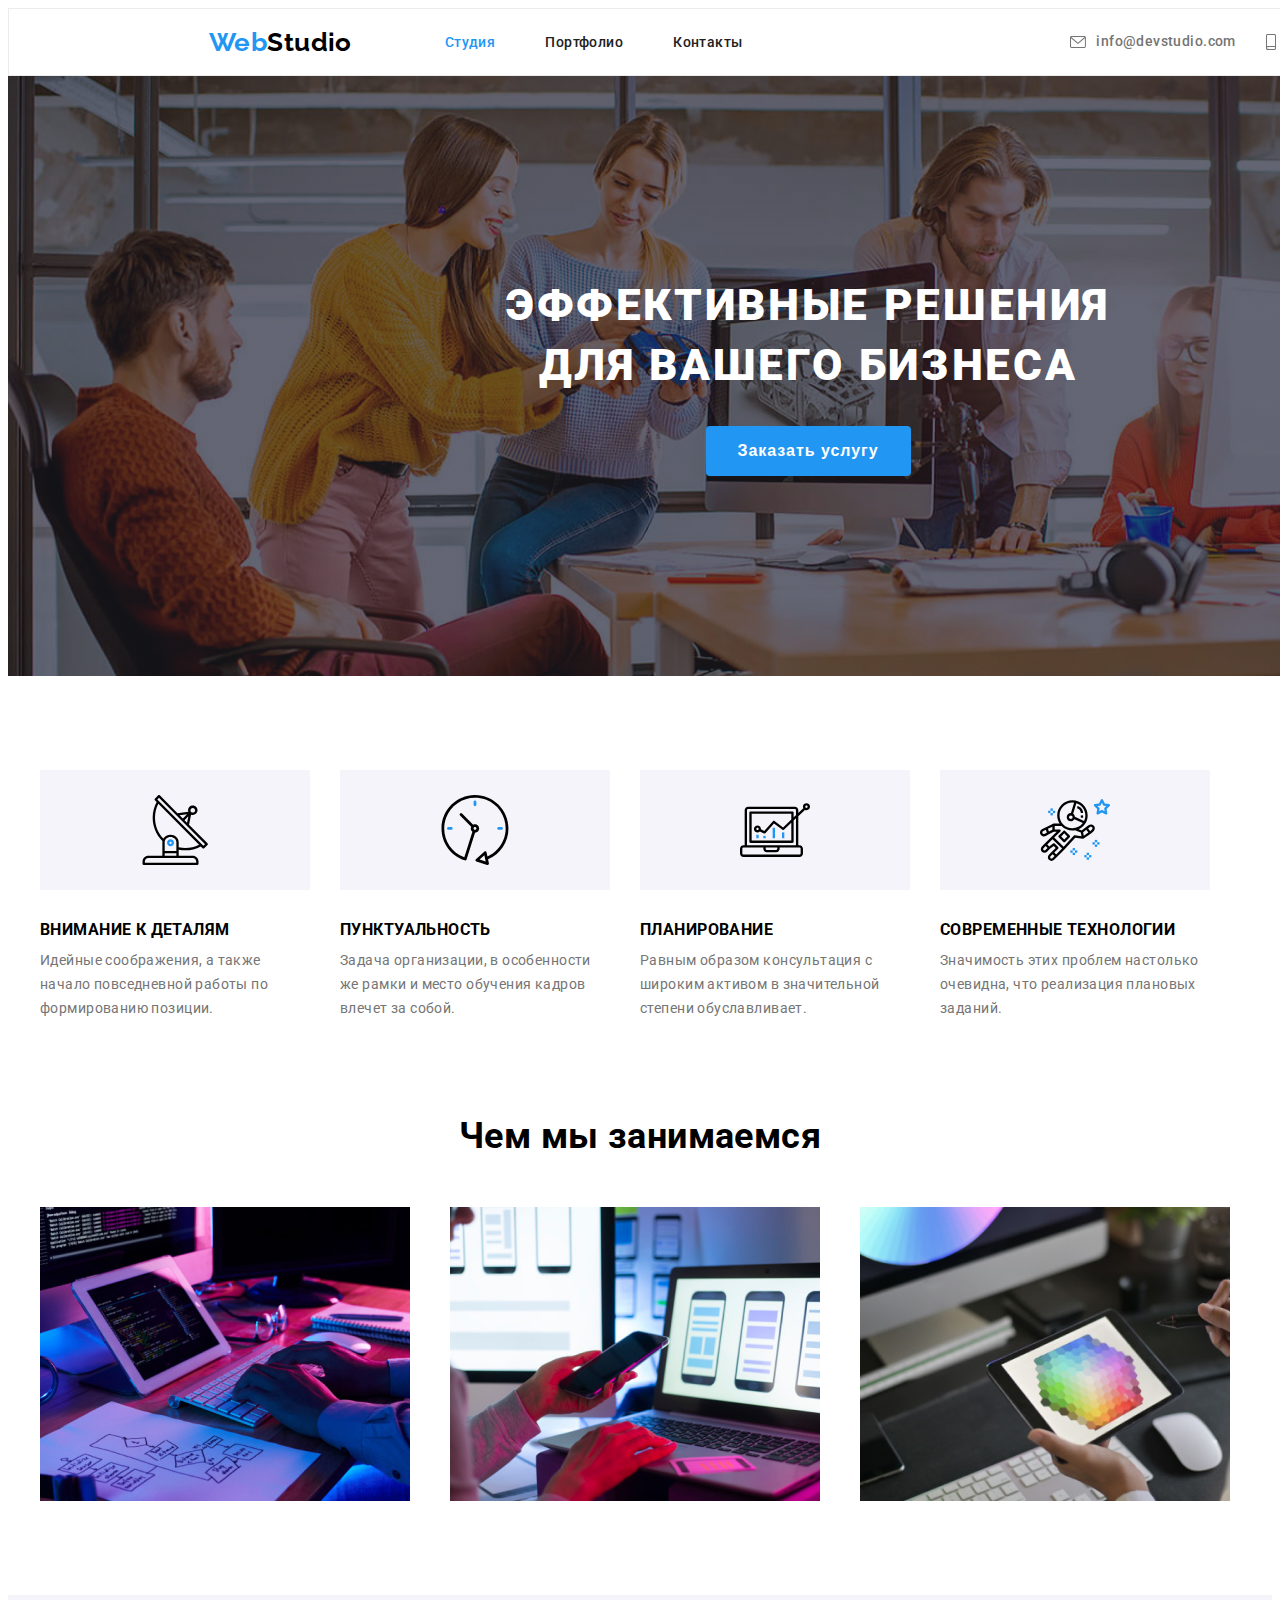
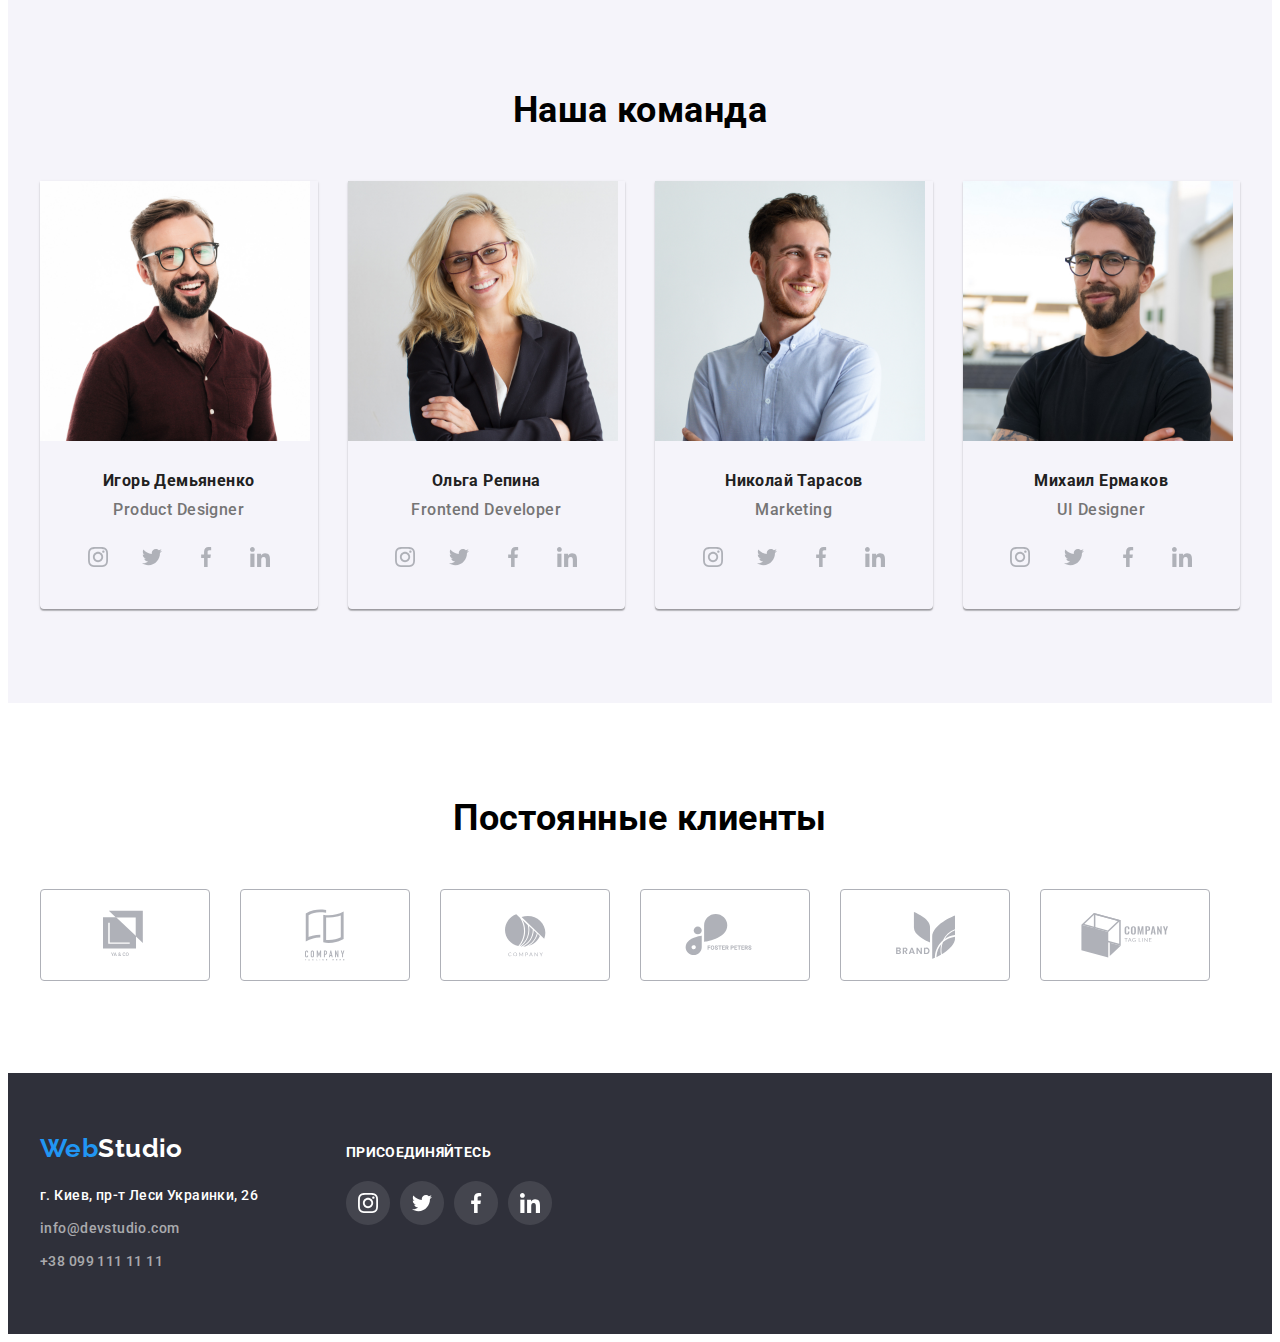
==== index.html @ 8091f701 "cloned repository" ====
<!DOCTYPE html>
<html lang="ru">

<head>
  <meta charset="UTF-8">
  <meta http-equiv="X-UA-Compatible" content="IE=edge">
  <meta name="viewport" content="width=device-width, initial-scale=1.0">
  <title>WebStudio-Home</title>
  <link rel="stylesheet" href="https://cdnjs.cloudflare.com/ajax/libs/modern-normalize/1.0.0/modern-normalize.css"
    integrity="sha512-Zx6MlUMKSVJoQ+83OwhdILe8cSEsCzfqThJd7J/VA2UrK6Ctj85p+xzqfyuNXE5B1k25uUdmJ2OzItbBy9GHAQ=="
    crossorigin="anonymous" />
  <link rel="preconnect" href="https://fonts.gstatic.com">
  <link href="https://fonts.googleapis.com/css2?family=Raleway:wght@700&family=Roboto:wght@400;500;700;900&display=swap"
    rel="stylesheet">
  <link rel="stylesheet" href="./styles/styles.css">

</head>

<body>
  <!-- HEADER -->
  <header class="header">
    <div class="container">
      <nav class="menu">
        <a class="logo link" href="./index.html" lang="en">Web<span class="logo-studio-header" lang="en">Studio</span></a>
        <div class="nav-wrapper">
          <ul class="nav-list list">
            <li class="nav-item">
              <a class="nav-link current link" href="./index.html">Студия</a>
            </li>
            <li class="nav-item">
              <a class="nav-link link" href="./portfolio.html">Портфолио</a>
            </li>
            <li class="nav-item">
              <a class="nav-link link" href="https://www.devstudio.com/portfolio">Контакты</a>
            </li>
          </ul>
        </div>
        <div class="contact-wrapper">
          <ul class="header-contacts list">
            <li class="header-contacts-mail">
              <a class="header-contact-link link" href="mailto:info@devstudio.com" lang="en">info@devstudio.com
                <svg class="header-envelope">
                  <use href="./images/sprite.svg#icon-envelope"></use>
                </svg>
              </a>
            </li>
            <li class="header-contacts-tel">
              <a class="header-contact-link link" href="tel:+380961111111">+38 096 111 11 11
                <svg class="header-tel">
                  <use href="./images/sprite.svg#icon-smartphone"></use>
                </svg>
              </a>
            </li>
          </ul>
        </div>
      </nav>
    </div>
  </header>
  <main>
    <!-- HERO -->
    <section class="hero">
      <div class="container">
        <h1 class="hero-title">Эффективные решения для вашего бизнеса</h1>
        <button class="modal-btn" type="submit">Заказать услугу</button>
      </div>
    </section>
    <!-- SPECIALTIES -->
    <section class="specialties">
      <h2 class="visually-hidden">Особенности</h2>
      <div class="container">
        <ul class="specs-list list">
          <li class="specs-list-item">
            <div class="logo-wrapper">
            <svg class="specialties-logo">
              <use href="./images/sprite.svg#icon-antena"></use>
            </svg>
            </div>
            <h3 class="specs-subtitle">Внимание к деталям</h3>
            <p class="specs-text">Идейные соображения, а также начало повседневной работы по формированию позиции.</p>
          </li>
          <li class="specs-list-item">
            <div class="logo-wrapper">
            <svg class="specialties-logo">
              <use href="./images/sprite.svg#icon-clock"></use>
            </svg>
            </div>
            <h3 class="specs-subtitle">Пунктуальность</h3>
            <p class="specs-text">Задача организации, в особенности же рамки и место обучения кадров влечет за собой.</p>
          </li>
          <li class="specs-list-item">
            <div class="logo-wrapper">
            <svg class="specialties-logo">
              <use href="./images/sprite.svg#icon-diagram"></use>
            </svg>
            </div>
            <h3 class="specs-subtitle">Планирование</h3>
            <p class="specs-text">Равным образом консультация с широким активом в значительной степени обуславливает.</p>
          </li>
          <li class="specs-list-item">
            <div class="logo-wrapper">
            <svg class="specialties-logo">
              <use href="./images/sprite.svg#icon-astronaut"></use>
            </svg>
            </div>
            <h3 class="specs-subtitle">Современные технологии</h3>
            <p class="specs-text">Значимость этих проблем настолько очевидна, что реализация плановых заданий.</p>
          </li>
        </ul>
      </div>
    </section>
    <!-- SKILLS -->
    <section class="skills">
      <div class="container">
        <h2 class="section-title">Чем мы занимаемся</h2>
        <ul class="skills-list list">
          <li class="skills-list-item">
            <img class="img" src="./images/what_we_do/what_we_do_1.jpg" alt="software developer working" lang="en">
          </li>
          <li class="skills-list-item">
            <img class="img" src="./images/what_we_do/what_we_do_2.jpg" alt="women with a phone" lang="en">
          </li>
          <li class="skills-list-item">
            <img class="img" src="./images/what_we_do/what_we_do_3.jpg" alt="women working on a tablet" lang="en">
          </li>
        </ul>
      </div>
    </section>
    <!-- TEAM -->
    <section class="team">
      <div class="container">
        <h2 class="section-title">Наша команда</h2>
        <ul class="team-list list">
          <li class="team-list-item">
            <img class="team-img" src="./images/our_masters/master_1.jpg" alt="friendly men in glasses" lang="en">
              <div class="team-name-container">
                <h3 class="team-name">Игорь Демьяненко</h3>
                <p class="team-occupation" lang="en">Product Designer</p>
                <ul class="social-list list">
                  <li class="social-list-item">
                    <a href="" class="social-list-link link">
                      <svg class="social-list-icon">
                        <use href="./images/sprite.svg#icon-instagram"></use>
                      </svg>
                    </a>
                  </li>
                  <li class="social-list-item">
                    <a href="" class="social-list-link link">
                      <svg class="social-list-icon">
                        <use href="./images/sprite.svg#icon-twitter"></use>
                      </svg>
                    </a>
                  </li>
                  <li class="social-list-item">
                    <a href="" class="social-list-link link">
                      <svg class="social-list-icon">
                        <use href="./images/sprite.svg#icon-facebook"></use>
                      </svg>
                    </a>
                  </li>
                  <li class="social-list-item">
                    <a href="" class="social-list-link link">
                      <svg class="social-list-icon">
                        <use href="./images/sprite.svg#icon-linkedin"></use>
                      </svg>
                    </a>
                  </li>
                </ul>
              </div>
          </li>
          <li class="team-list-item">
            <img class="team-img" src="./images/our_masters/master_2.jpg" alt="blonde women" lang="en">
              <div class="team-name-container">
                <h3 class="team-name">Ольга Репина</h3>
                <p class="team-occupation" lang="en">Frontend Developer</p>
                <ul class="social-list list">
                                  <li class="social-list-item">
                                    <a href="" class="social-list-link link">
                                      <svg class="social-list-icon">
                                        <use href="./images/sprite.svg#icon-instagram"></use>
                                      </svg>
                                    </a>
                                  </li>
                                  <li class="social-list-item">
                                    <a href="" class="social-list-link link">
                                      <svg class="social-list-icon">
                                        <use href="./images/sprite.svg#icon-twitter"></use>
                                      </svg>
                                    </a>
                                  </li>
                                  <li class="social-list-item">
                                    <a href="" class="social-list-link link">
                                      <svg class="social-list-icon">
                                        <use href="./images/sprite.svg#icon-facebook"></use>
                                      </svg>
                                    </a>
                                  </li>
                                  <li class="social-list-item">
                                    <a href="" class="social-list-link link">
                                      <svg class="social-list-icon">
                                        <use href="./images/sprite.svg#icon-linkedin"></use>
                                      </svg>
                                    </a>
                                  </li>
                </ul>
              </div>
          </li>
          <li class="team-list-item">
            <img class="team-img" src="./images/our_masters/master_3.jpg" alt="smiling men" lang="en">
              <div class="team-name-container">
                <h3 class="team-name">Николай Тарасов</h3>
                <p class="team-occupation" lang="en">Marketing</p>
                <ul class="social-list list">
                                  <li class="social-list-item">
                                    <a href="" class="social-list-link link">
                                      <svg class="social-list-icon">
                                        <use href="./images/sprite.svg#icon-instagram"></use>
                                      </svg>
                                    </a>
                                  </li>
                                  <li class="social-list-item">
                                    <a href="" class="social-list-link link">
                                      <svg class="social-list-icon">
                                        <use href="./images/sprite.svg#icon-twitter"></use>
                                      </svg>
                                    </a>
                                  </li>
                                  <li class="social-list-item">
                                    <a href="" class="social-list-link link">
                                      <svg class="social-list-icon">
                                        <use href="./images/sprite.svg#icon-facebook"></use>
                                      </svg>
                                    </a>
                                  </li>
                                  <li class="social-list-item">
                                    <a href="" class="social-list-link link">
                                      <svg class="social-list-icon">
                                        <use href="./images/sprite.svg#icon-linkedin"></use>
                                      </svg>
                                    </a>
                                  </li>
                </ul>
              </div>
          </li>
          <li class="team-list-item">
            <img class="team-img" src="./images/our_masters/master_4.jpg" alt="friendly men in black t-shirt" lang="en">
              <div class="team-name-container">
                <h3 class="team-name">Михаил Ермаков</h3>
                <p class="team-occupation" lang="en">UI Designer</p>
                <ul class="social-list list">
                                  <li class="social-list-item">
                                    <a href="" class="social-list-link link">
                                      <svg class="social-list-icon">
                                        <use href="./images/sprite.svg#icon-instagram"></use>
                                      </svg>
                                    </a>
                                  </li>
                                  <li class="social-list-item">
                                    <a href="" class="social-list-link link">
                                      <svg class="social-list-icon">
                                        <use href="./images/sprite.svg#icon-twitter"></use>
                                      </svg>
                                    </a>
                                  </li>
                                  <li class="social-list-item">
                                    <a href="" class="social-list-link link">
                                      <svg class="social-list-icon">
                                        <use href="./images/sprite.svg#icon-facebook"></use>
                                      </svg>
                                    </a>
                                  </li>
                                  <li class="social-list-item">
                                    <a href="" class="social-list-link link">
                                      <svg class="social-list-icon">
                                        <use href="./images/sprite.svg#icon-linkedin"></use>
                                      </svg>
                                    </a>
                                  </li>
                </ul>
              </div>
          </li>
        </ul>
      </div>
    </section>
    <!--CLIENTS-->
    <section class="clients">
      <div class="container">
        <h2 class="section-title">Постоянные клиенты</h2>
        <ul class="clients-list list">
          <li class="clients-list-item">
            <a href="" class="clients-logo link">
              <svg class="clients-logo-icon" width="44" height="50">
                <use href="./images/sprite.svg#icon-logo-1"></use>
              </svg>
            </a>
          </li>
          <li class="clients-list-item">
            <a href="" class="clients-logo link">
              <svg class="clients-logo-icon" width="40" height="52">
                <use href="./images/sprite.svg#icon-logo-2"></use>
              </svg>
            </a>
          </li>
          <li class="clients-list-item">
            <a href="" class="clients-logo link">
              <svg class="clients-logo-icon" width="41" height="43">
                <use href="./images/sprite.svg#icon-logo-3"></use>
              </svg>
            </a>
          </li>
          <li class="clients-list-item">
            <a href="" class="clients-logo link">
              <svg class="clients-logo-icon" width="80" height="42">
                <use href="./images/sprite.svg#icon-logo-4"></use>
              </svg>
            </a>
          </li>
          <li class="clients-list-item">
            <a href="" class="clients-logo link">
              <svg class="clients-logo-icon" width="59" height="47">
                <use href="./images/sprite.svg#icon-logo-5"></use>
              </svg>
            </a>
          </li>
          <li class="clients-list-item">
            <a href="" class="clients-logo link">
              <svg class="clients-logo-icon" width="88" height="45">
                <use href="./images/sprite.svg#icon-logo-6"></use>
              </svg>
            </a>
          </li>
        </ul>
      </div>
    </section>
  </main>
  <!-- FOOTER -->
  <footer class="footer">
      <div class="container">
        <div class="address-wrapper">
        <a class="logo link" href="./index.html" lang="en">Web<span class="logo-studio-footer" lang="en">Studio</span></a>
        <p class="address">г. Киев, пр-т Леси Украинки, 26</p>
        <ul class="address-list list">
          <li class="address-list-item">
            <a class="address-link link" href="mailto:info@devstudio.com">info@devstudio.com</a>
          </li>
          <li class="address-list-item">
            <a class="address-link link" href="tel:+380991111111">+38 099 111 11 11</a>
          </li>
        </ul>
        </div>      
        <div class="footer-social-list">
        <h2 class="footer-social-title">присоединяйтесь</h2>
        <ul class="social-list list">
          <li class="social-list-item">
            <a href="" class="social-list-link link">
              <svg class="social-list-icon">
                <use href="./images/sprite.svg#icon-instagram"></use>
              </svg>
            </a>
          </li>
          <li class="social-list-item">
            <a href="" class="social-list-link link">
              <svg class="social-list-icon">
                <use href="./images/sprite.svg#icon-twitter"></use>
              </svg>
            </a>
          </li>
          <li class="social-list-item">
            <a href="" class="social-list-link link">
              <svg class="social-list-icon">
                <use href="./images/sprite.svg#icon-facebook"></use>
              </svg>
            </a>
          </li>
          <li class="social-list-item">
            <a href="" class="social-list-link link">
              <svg class="social-list-icon">
                <use href="./images/sprite.svg#icon-linkedin"></use>
              </svg>
            </a>
          </li>
        </ul>
        </div>
      </div>
  </footer>
</body>

</html>
---- styles/styles.css ----
:root {
  --main-font: "Roboto", sans-serif;
  --secondary-font: "Raleway", sans-serif;
  --accent-color: #2196f3;
  --main-text-color: #212121;
  --secondary-text-color: #757575;
  --accent-text-color: #ffffff;
  --background-color-main: #f5f4fa;
  --background-color-accent: #2f303a;
  --logo-text-main: #000000;
  --social-logo: #afb1b8;
  --section-pt: 94px;
  --section-pb: 94px;
}

body {
  font-family: var(--main-font);
  color: var(--main-text-color);
  font-weight: 500;
  font-size: 14px;
  line-height: 1.14;
  letter-spacing: 0.03em;
}

h1,
h2,
h3,
h4,
h5,
h6,
p {
  margin: 0;
}

ul,
ol {
  margin: 0;
  padding: 0;
}

img {
  display: block;
}

.link {
  text-decoration: none;
  display: block;
}

.list {
  list-style: none;
}

.container {
  width: 1200px;
  margin: 0 auto;
  padding-left: 15px;
  padding-right: 15px;
}

/* ================ COMPONENTS ================*/

.modal-btn {
  min-width: 200px;
  margin: 0 auto;
  padding: 10px 32px;
  font-weight: 700;
  font-size: 16px;
  line-height: 1.88;
  display: flex;
  justify-content: center;
  letter-spacing: 0.06em;
  color: var(--accent-text-color);
  cursor: pointer;
  background: var(--accent-color);
  border-radius: 4px;
  border: none;
}

.nav-btn {
  padding: 6px 22px;
  font-weight: inherit;
  font-size: 16px;
  line-height: 1.63;
  display: flex;
  align-items: center;
  text-align: center;
  letter-spacing: 0.06em;
  color: var(--main-text-color);
  cursor: pointer;
  background: var(--background-color-main);
  border-radius: 4px;
  border: none;
}

.img {
  display: block;
  max-width: 100%;
  height: auto;
}

.current.nav-link {
  color: var(--accent-color);
}

.visually-hidden {
  position: absolute !important;
  clip: rect(1px 1px 1px 1px); /* IE6, IE7 */
  clip: rect(1px, 1px, 1px, 1px);
  padding: 0 !important;
  border: 0 !important;
  height: 1px !important;
  width: 1px !important;
  overflow: hidden;
}

.container {
  width: 1200px;
  margin: 0 auto;
  padding-left: 15px;
  padding-right: 15px;
}

.section-title {
  margin-bottom: 50px;
  font-weight: 700;
  font-size: 36px;
  line-height: 1.17;
  text-align: center;
  color: var(--logo-text-main);
}

.social-list {
  display: flex;
  align-items: center;
  justify-content: center;
}

.social-list-link {
  display: flex;
  align-items: center;
  justify-content: center;
  width: 44px;
  height: 44px;
  border-radius: 50%;
  background-color: transparent;
}

.social-list-link:hover,
.social-list-link:focus {
  background-color: var(--accent-color);
}

.social-list-link:hover .social-list-icon,
.social-list-link:focus .social-list-icon {
  fill: var(--accent-text-color);
}

.social-list-item:not(:last-child) {
  margin-right: 10px;
}

.social-list-icon {
  fill: var(--social-logo);
  width: 20px;
  height: 20px;
}

/* ================ END COMPONENTS ================*/

/* ================ HEADER ================*/

.header {
  width: 1600px;
  display: flex;
  align-items: center;
  flex-direction: row;
  margin: 0 auto;
  border: 1px solid #ececec;
}

.menu {
  display: flex;
  align-items: center;
}

.logo {
  display: inline-block;
  font-family: var(--secondary-font);
  font-weight: 700;
  font-size: 26px;
  line-height: 1.19;
  color: var(--accent-color);
  margin-right: 93px;
}

.logo-studio-header {
  color: var(--logo-text-main);
}

.nav-wrapper {
  display: block;
}

.contact-wrapper {
  display: block;
  margin-left: auto;
}

.nav-list {
  display: flex;
}

.nav-item {
  display: inline-block;
}

.nav-item:not(:last-child) {
  margin-right: 50px;
}

.nav-link {
  line-height: 1.17;
  padding-top: 25px;
  padding-bottom: 25px;
  color: var(--main-text-color);
}

.nav-link:hover,
.nav-link:focus {
  color: var(--accent-color);
}

.header-contacts {
  display: flex;
  margin-left: 0 auto;
  align-items: center;
}

.header-contacts-mail {
  display: inline-block;
  margin-right: 30px;
  fill: var(--secondary-text-color);
}

.header-contacts-tel {
  display: inline-block;
  fill: var(--secondary-text-color);
}

.header-contact-link {
  display: flex;
  align-items: center;
  padding-top: 25px;
  padding-bottom: 25px;
  color: var(--secondary-text-color);
  flex-direction: row-reverse;
}

.header-contact-link:hover,
.header-contact-link:focus {
  fill: var(--accent-color);
  color: var(--accent-color);
}

.header-envelope {
  width: 16px;
  height: 12px;
  margin-right: 10px;
}

.header-tel {
  width: 10px;
  height: 16px;
  margin-right: 10px;
}
/* ================ END HEADER ================*/

/* ================ HERO ================*/

.hero {
  margin: 0 auto;
  width: 1600px;
  background-color: #c4c4c4;
  text-align: center;
  background-image: linear-gradient(
      rgba(47, 48, 58, 0.4),
      rgba(47, 48, 58, 0.4)
    ),
    url(../images/hero-bg.jpg);
  background-repeat: no-repeat;
  background-size: cover;
}

.hero .container {
  padding-top: 200px;
  padding-bottom: 200px;
  max-width: 696px;
}

.hero-title {
  margin-bottom: 30px;
  font-weight: 900;
  font-size: 44px;
  line-height: 1.36;
  letter-spacing: 0.06em;
  text-transform: uppercase;
  color: var(--accent-text-color);
}

/* ================ END HERO ================*/

/* ================ SPECIALTIES ================*/

.specialties {
  padding-top: var(--section-pt);
  padding-bottom: var(--section-pb);
}

.specs-list {
  display: flex;
  margin-left: -30px;
  margin-top: -30px;
}

.specs-list-item {
  display: block;
  flex-basis: calc(100% / 4 - 90px);
  width: 270px;
  margin-left: 30px;
  margin-top: 30px;
}

.logo-wrapper {
  display: flex;
  align-items: center;
  justify-content: center;
  width: 270px;
  height: 120px;
  margin-bottom: 30px;
  background-color: var(--background-color-main);
}

.specialties-logo {
  display: block;
  width: 70px;
  height: 70px;
}

.specs-subtitle {
  margin-bottom: 10px;
  font-weight: 700;
  line-height: 1.17;
  text-transform: uppercase;
  color: var(--logo-text-main);
}

.specs-text {
  font-weight: 400;
  line-height: 1.71;
  color: var(--secondary-text-color);
}

/* ================ END SPECIALTIES ================*/

/* ================ SKILLS ================*/

.skills {
  padding-bottom: var(--section-pb);
}

.skills-list {
  display: flex;
  flex-wrap: wrap;
  margin-left: -30px;
  margin-top: -30px;
}

.skills-list-item {
  flex-basis: calc(100% / 3 - 30px);
  margin-left: 30px;
  margin-top: 30px;
}
/* ================ END SKILLS ================*/

/* ================ TEAM ================*/

.team {
  background-color: var(--background-color-main);
  padding-bottom: var(--section-pb);
  padding-top: var(--section-pt);
}

.team-list {
  display: flex;
  flex-wrap: wrap;
  margin-left: -30px;
  margin-top: -30px;
}

.team-list-item {
  flex-basis: calc(100% / 4 - 30px);
  margin-left: 30px;
  margin-top: 30px;
  box-shadow: 0px 1px 3px rgba(0, 0, 0, 0.12), 0px 1px 1px rgba(0, 0, 0, 0.14),
    0px 2px 1px rgba(0, 0, 0, 0.2);
  border-radius: 0px 0px 4px 4px;
}

.team-name-container {
  padding-top: 30px;
  padding-bottom: 30px;
}

.team-name {
  margin-bottom: 10px;
  font-size: 16px;
  line-height: 1.19;
  text-align: center;
  color: var(--main-text-color);
}

.team-occupation {
  margin-bottom: 16px;
  font-size: 16px;
  line-height: 1.19;
  text-align: center;
  color: var(--secondary-text-color);
}

.team-img {
  width: 270px;
  height: 260px;
}

/* ================ END TEAM ================*/

/* ================ CLIENTS ================*/

.clients {
  padding-bottom: var(--section-pb);
  padding-top: var(--section-pt);
}
.clients-list {
  display: flex;
}

.clients-list-item {
  display: flex;
  width: 170px;
  height: 90px;
}

.clients-list-item:not(:last-child) {
  margin-right: 30px;
}

.clients-logo {
  display: flex;
  justify-content: center;
  align-items: center;
  width: 100%;
  height: 100%;
  border: 1px solid #afb1b8;
  border-radius: 4px;
  fill: var(--social-logo);
}

.clients-logo:hover,
.clients-logo:focus {
  border-color: var(--accent-color);
  fill: var(--accent-color);
}

.clients-logo-icon {
  display: inline-block;
}

/* ================ END CLIENTS ================*/

/* ================ EXAMPLES ================*/

.examples {
  padding-top: var(--section-pt);
  padding-bottom: var(--section-pb);
}
.examples-list {
  display: flex;
  justify-content: center;
  margin-bottom: 50px;
}

.examples-list-item:not(:last-child) {
  margin-right: 8px;
}

.list-items:hover,
.list-items:focus {
  box-shadow: 0px 1px 1px rgba(0, 0, 0, 0.12), 0px 4px 4px rgba(0, 0, 0, 0.06),
    1px 4px 6px rgba(0, 0, 0, 0.16);
}

.nav-btn:hover,
.nav-btn:focus {
  background-color: var(--accent-color);
  color: var(--accent-text-color);
  box-shadow: 0px 3px 1px rgba(0, 0, 0, 0.1), 0px 1px 2px rgba(0, 0, 0, 0.08),
    0px 2px 2px rgba(0, 0, 0, 0.12);
  border-radius: 4px;
}

.examples-img-list {
  display: flex;
  flex-wrap: wrap;
  margin-top: -30px;
  margin-left: -30px;
}

.examples-img-item {
  flex-basis: calc(100% / 3 - 30px);
  margin-top: 30px;
  margin-left: 30px;
}

.examples-about-wrapper {
  padding: 20px 24px;
  border: 1px solid #eeeeee;
  border-top: none;
}

.examples-img-title {
  font-weight: 700;
  font-size: 18px;
  line-height: 2;
  letter-spacing: 0.06em;
  color: var(--main-text-color);
}

.examples-img-about {
  font-size: 16px;
  line-height: 1.86;
  color: var(--secondary-text-color);
}
/* ================ END EXAMPLES ================*/

/* ================ FOOTER ================*/

.footer {
  background-color: var(--background-color-accent);
  padding-top: 60px;
  padding-bottom: 60px;
}

.footer .logo {
  margin-bottom: 20px;
}

.footer .container {
  display: flex;
  align-items: baseline;
}

.logo-studio-footer {
  color: var(--accent-text-color);
}

.address {
  margin-bottom: 9px;
  line-height: 1.71;
  color: var(--accent-text-color);
}

.address-wrapper {
  display: block;
}

.address-list-item:not(:last-child) {
  margin-bottom: 9px;
}

.address-link {
  line-height: 1.71;
  color: rgba(255, 255, 255, 0.6);
}

.address-link:hover,
.address-link:focus {
  color: var(--accent-color);
}

.footer-social-title {
  display: block;
  margin-bottom: 20px;
  text-transform: uppercase;
  color: var(--accent-text-color);
  font-size: 14px;
  line-height: 1.17;
}

.footer-social-list {
  display: inline-block;
  margin-left: 70px;
}

.footer .social-list-link {
  background-image: linear-gradient(
    rgba(255, 255, 255, 0.1),
    rgba(255, 255, 255, 0.1)
  );
}

.footer .social-list-icon {
  fill: var(--accent-text-color);
}
/* ================ END FOOTER ================*/
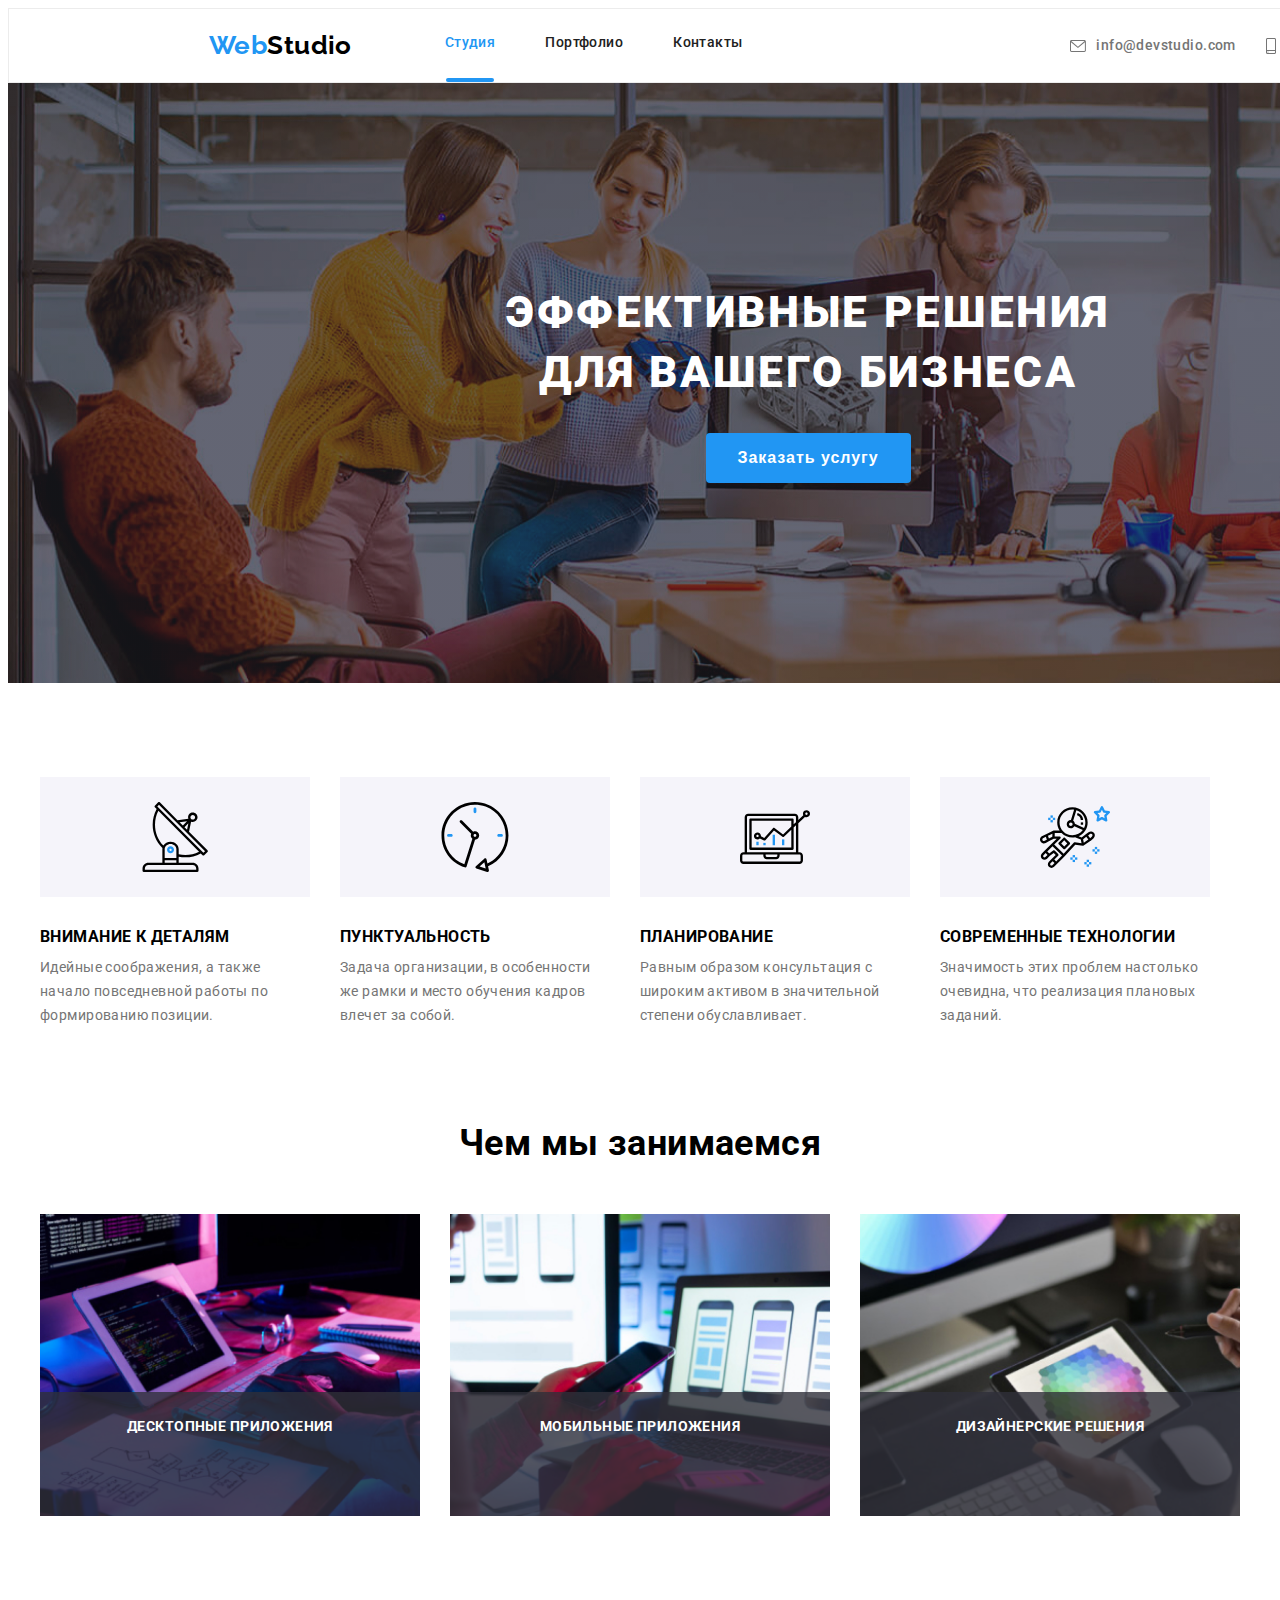
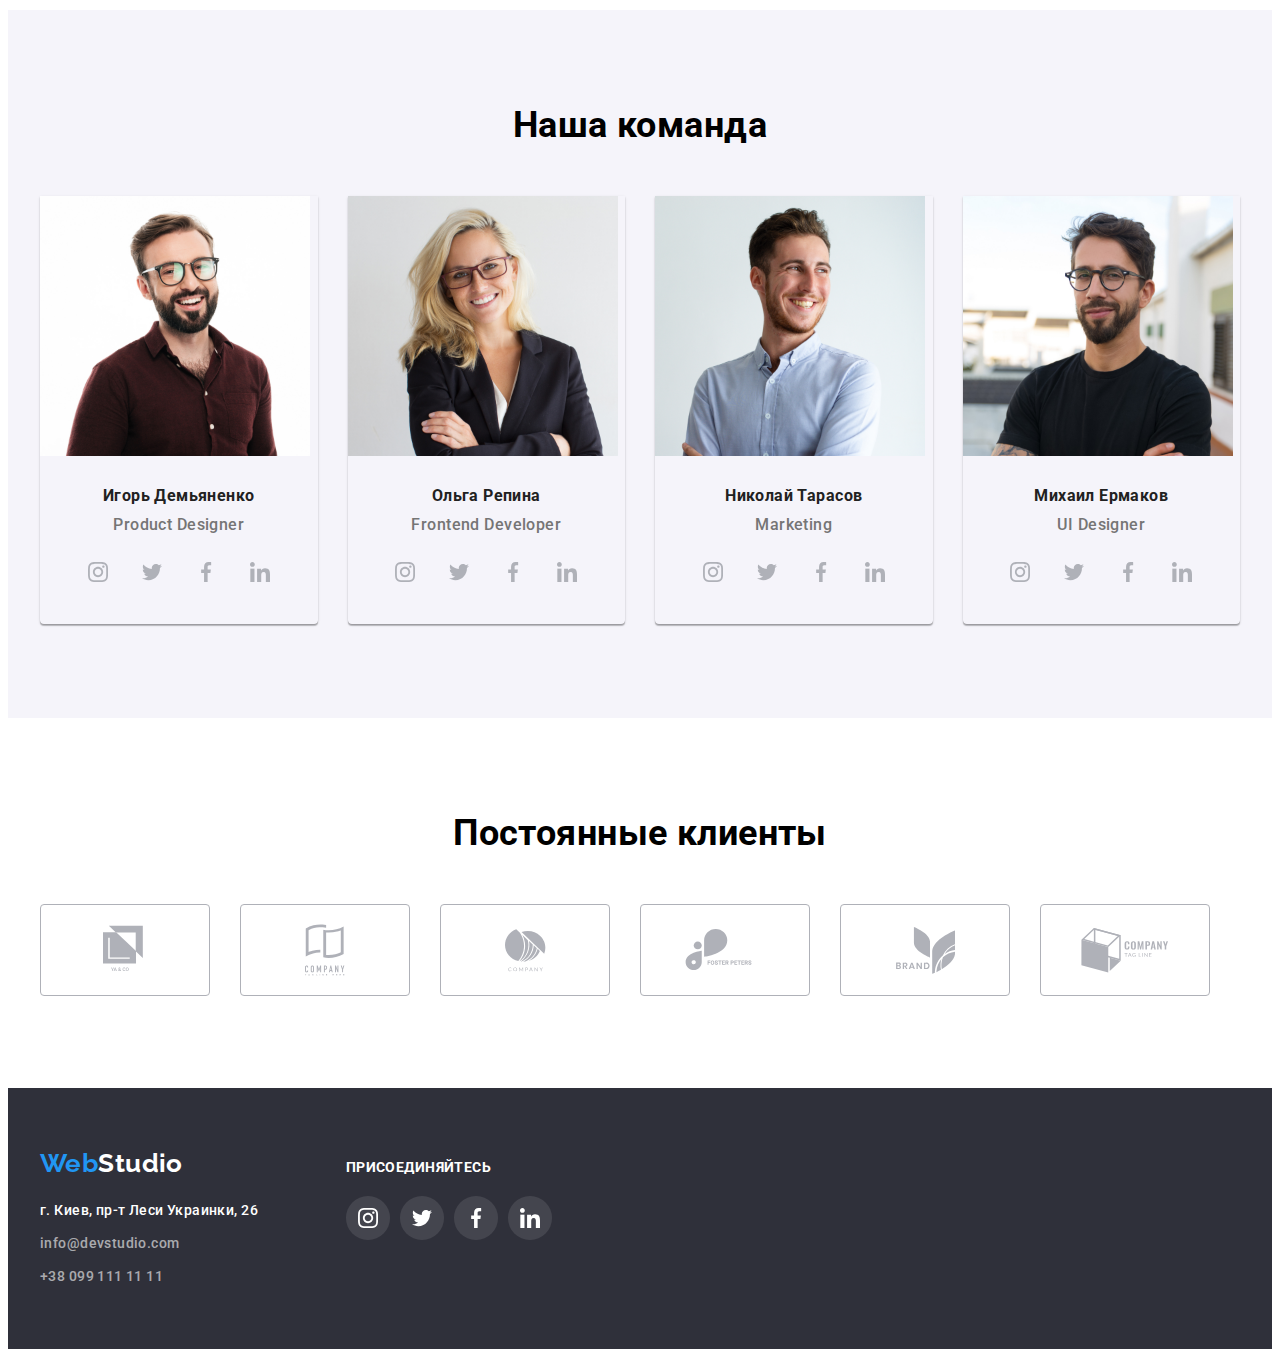
==== commit c5aa35f0: "added transition" ====
--- a/index.html
+++ b/index.html
@@ -9,6 +9,7 @@
   <link rel="stylesheet" href="https://cdnjs.cloudflare.com/ajax/libs/modern-normalize/1.0.0/modern-normalize.css"
     integrity="sha512-Zx6MlUMKSVJoQ+83OwhdILe8cSEsCzfqThJd7J/VA2UrK6Ctj85p+xzqfyuNXE5B1k25uUdmJ2OzItbBy9GHAQ=="
     crossorigin="anonymous" />
+  <link rel="stylesheet" href="https://cdnjs.cloudflare.com/ajax/libs/animate.css/4.1.1/animate.min.css" />
   <link rel="preconnect" href="https://fonts.gstatic.com">
   <link href="https://fonts.googleapis.com/css2?family=Raleway:wght@700&family=Roboto:wght@400;500;700;900&display=swap"
     rel="stylesheet">
@@ -21,11 +22,14 @@
   <header class="header">
     <div class="container">
       <nav class="menu">
-        <a class="logo link" href="./index.html" lang="en">Web<span class="logo-studio-header" lang="en">Studio</span></a>
+        <a class="logo link" href="./index.html" lang="en">Web<span class="logo-studio-header"
+            lang="en">Studio</span></a>
         <div class="nav-wrapper">
           <ul class="nav-list list">
             <li class="nav-item">
-              <a class="nav-link current link" href="./index.html">Студия</a>
+              <a class="nav-link current link" href="./index.html">
+               <div class="nav-link-wrapper">Студия</div>
+              </a>
             </li>
             <li class="nav-item">
               <a class="nav-link link" href="./portfolio.html">Портфолио</a>
@@ -71,36 +75,38 @@
         <ul class="specs-list list">
           <li class="specs-list-item">
             <div class="logo-wrapper">
-            <svg class="specialties-logo">
-              <use href="./images/sprite.svg#icon-antena"></use>
-            </svg>
+              <svg class="specialties-logo">
+                <use href="./images/sprite.svg#icon-antena"></use>
+              </svg>
             </div>
             <h3 class="specs-subtitle">Внимание к деталям</h3>
             <p class="specs-text">Идейные соображения, а также начало повседневной работы по формированию позиции.</p>
           </li>
           <li class="specs-list-item">
             <div class="logo-wrapper">
-            <svg class="specialties-logo">
-              <use href="./images/sprite.svg#icon-clock"></use>
-            </svg>
+              <svg class="specialties-logo">
+                <use href="./images/sprite.svg#icon-clock"></use>
+              </svg>
             </div>
             <h3 class="specs-subtitle">Пунктуальность</h3>
-            <p class="specs-text">Задача организации, в особенности же рамки и место обучения кадров влечет за собой.</p>
+            <p class="specs-text">Задача организации, в особенности же рамки и место обучения кадров влечет за собой.
+            </p>
           </li>
           <li class="specs-list-item">
             <div class="logo-wrapper">
-            <svg class="specialties-logo">
-              <use href="./images/sprite.svg#icon-diagram"></use>
-            </svg>
+              <svg class="specialties-logo">
+                <use href="./images/sprite.svg#icon-diagram"></use>
+              </svg>
             </div>
             <h3 class="specs-subtitle">Планирование</h3>
-            <p class="specs-text">Равным образом консультация с широким активом в значительной степени обуславливает.</p>
+            <p class="specs-text">Равным образом консультация с широким активом в значительной степени обуславливает.
+            </p>
           </li>
           <li class="specs-list-item">
             <div class="logo-wrapper">
-            <svg class="specialties-logo">
-              <use href="./images/sprite.svg#icon-astronaut"></use>
-            </svg>
+              <svg class="specialties-logo">
+                <use href="./images/sprite.svg#icon-astronaut"></use>
+              </svg>
             </div>
             <h3 class="specs-subtitle">Современные технологии</h3>
             <p class="specs-text">Значимость этих проблем настолько очевидна, что реализация плановых заданий.</p>
@@ -115,12 +121,15 @@
         <ul class="skills-list list">
           <li class="skills-list-item">
             <img class="img" src="./images/what_we_do/what_we_do_1.jpg" alt="software developer working" lang="en">
+            <div class="skill-title">Десктопные приложения</div>
           </li>
           <li class="skills-list-item">
             <img class="img" src="./images/what_we_do/what_we_do_2.jpg" alt="women with a phone" lang="en">
+            <div class="skill-title">Мобильные приложения</div>
           </li>
           <li class="skills-list-item">
             <img class="img" src="./images/what_we_do/what_we_do_3.jpg" alt="women working on a tablet" lang="en">
+            <div class="skill-title">Дизайнерские решения</div>
           </li>
         </ul>
       </div>
@@ -132,151 +141,151 @@
         <ul class="team-list list">
           <li class="team-list-item">
             <img class="team-img" src="./images/our_masters/master_1.jpg" alt="friendly men in glasses" lang="en">
-              <div class="team-name-container">
-                <h3 class="team-name">Игорь Демьяненко</h3>
-                <p class="team-occupation" lang="en">Product Designer</p>
-                <ul class="social-list list">
-                  <li class="social-list-item">
-                    <a href="" class="social-list-link link">
-                      <svg class="social-list-icon">
-                        <use href="./images/sprite.svg#icon-instagram"></use>
-                      </svg>
-                    </a>
-                  </li>
-                  <li class="social-list-item">
-                    <a href="" class="social-list-link link">
-                      <svg class="social-list-icon">
-                        <use href="./images/sprite.svg#icon-twitter"></use>
-                      </svg>
-                    </a>
-                  </li>
-                  <li class="social-list-item">
-                    <a href="" class="social-list-link link">
-                      <svg class="social-list-icon">
-                        <use href="./images/sprite.svg#icon-facebook"></use>
-                      </svg>
-                    </a>
-                  </li>
-                  <li class="social-list-item">
-                    <a href="" class="social-list-link link">
-                      <svg class="social-list-icon">
-                        <use href="./images/sprite.svg#icon-linkedin"></use>
-                      </svg>
-                    </a>
-                  </li>
-                </ul>
-              </div>
+            <div class="team-name-container">
+              <h3 class="team-name">Игорь Демьяненко</h3>
+              <p class="team-occupation" lang="en">Product Designer</p>
+              <ul class="social-list list">
+                <li class="social-list-item">
+                  <a href="" class="social-list-link link">
+                    <svg class="social-list-icon">
+                      <use href="./images/sprite.svg#icon-instagram"></use>
+                    </svg>
+                  </a>
+                </li>
+                <li class="social-list-item">
+                  <a href="" class="social-list-link link">
+                    <svg class="social-list-icon">
+                      <use href="./images/sprite.svg#icon-twitter"></use>
+                    </svg>
+                  </a>
+                </li>
+                <li class="social-list-item">
+                  <a href="" class="social-list-link link">
+                    <svg class="social-list-icon">
+                      <use href="./images/sprite.svg#icon-facebook"></use>
+                    </svg>
+                  </a>
+                </li>
+                <li class="social-list-item">
+                  <a href="" class="social-list-link link">
+                    <svg class="social-list-icon">
+                      <use href="./images/sprite.svg#icon-linkedin"></use>
+                    </svg>
+                  </a>
+                </li>
+              </ul>
+            </div>
           </li>
           <li class="team-list-item">
             <img class="team-img" src="./images/our_masters/master_2.jpg" alt="blonde women" lang="en">
-              <div class="team-name-container">
-                <h3 class="team-name">Ольга Репина</h3>
-                <p class="team-occupation" lang="en">Frontend Developer</p>
-                <ul class="social-list list">
-                                  <li class="social-list-item">
-                                    <a href="" class="social-list-link link">
-                                      <svg class="social-list-icon">
-                                        <use href="./images/sprite.svg#icon-instagram"></use>
-                                      </svg>
-                                    </a>
-                                  </li>
-                                  <li class="social-list-item">
-                                    <a href="" class="social-list-link link">
-                                      <svg class="social-list-icon">
-                                        <use href="./images/sprite.svg#icon-twitter"></use>
-                                      </svg>
-                                    </a>
-                                  </li>
-                                  <li class="social-list-item">
-                                    <a href="" class="social-list-link link">
-                                      <svg class="social-list-icon">
-                                        <use href="./images/sprite.svg#icon-facebook"></use>
-                                      </svg>
-                                    </a>
-                                  </li>
-                                  <li class="social-list-item">
-                                    <a href="" class="social-list-link link">
-                                      <svg class="social-list-icon">
-                                        <use href="./images/sprite.svg#icon-linkedin"></use>
-                                      </svg>
-                                    </a>
-                                  </li>
-                </ul>
-              </div>
+            <div class="team-name-container">
+              <h3 class="team-name">Ольга Репина</h3>
+              <p class="team-occupation" lang="en">Frontend Developer</p>
+              <ul class="social-list list">
+                <li class="social-list-item">
+                  <a href="" class="social-list-link link">
+                    <svg class="social-list-icon">
+                      <use href="./images/sprite.svg#icon-instagram"></use>
+                    </svg>
+                  </a>
+                </li>
+                <li class="social-list-item">
+                  <a href="" class="social-list-link link">
+                    <svg class="social-list-icon">
+                      <use href="./images/sprite.svg#icon-twitter"></use>
+                    </svg>
+                  </a>
+                </li>
+                <li class="social-list-item">
+                  <a href="" class="social-list-link link">
+                    <svg class="social-list-icon">
+                      <use href="./images/sprite.svg#icon-facebook"></use>
+                    </svg>
+                  </a>
+                </li>
+                <li class="social-list-item">
+                  <a href="" class="social-list-link link">
+                    <svg class="social-list-icon">
+                      <use href="./images/sprite.svg#icon-linkedin"></use>
+                    </svg>
+                  </a>
+                </li>
+              </ul>
+            </div>
           </li>
           <li class="team-list-item">
             <img class="team-img" src="./images/our_masters/master_3.jpg" alt="smiling men" lang="en">
-              <div class="team-name-container">
-                <h3 class="team-name">Николай Тарасов</h3>
-                <p class="team-occupation" lang="en">Marketing</p>
-                <ul class="social-list list">
-                                  <li class="social-list-item">
-                                    <a href="" class="social-list-link link">
-                                      <svg class="social-list-icon">
-                                        <use href="./images/sprite.svg#icon-instagram"></use>
-                                      </svg>
-                                    </a>
-                                  </li>
-                                  <li class="social-list-item">
-                                    <a href="" class="social-list-link link">
-                                      <svg class="social-list-icon">
-                                        <use href="./images/sprite.svg#icon-twitter"></use>
-                                      </svg>
-                                    </a>
-                                  </li>
-                                  <li class="social-list-item">
-                                    <a href="" class="social-list-link link">
-                                      <svg class="social-list-icon">
-                                        <use href="./images/sprite.svg#icon-facebook"></use>
-                                      </svg>
-                                    </a>
-                                  </li>
-                                  <li class="social-list-item">
-                                    <a href="" class="social-list-link link">
-                                      <svg class="social-list-icon">
-                                        <use href="./images/sprite.svg#icon-linkedin"></use>
-                                      </svg>
-                                    </a>
-                                  </li>
-                </ul>
-              </div>
+            <div class="team-name-container">
+              <h3 class="team-name">Николай Тарасов</h3>
+              <p class="team-occupation" lang="en">Marketing</p>
+              <ul class="social-list list">
+                <li class="social-list-item">
+                  <a href="" class="social-list-link link">
+                    <svg class="social-list-icon">
+                      <use href="./images/sprite.svg#icon-instagram"></use>
+                    </svg>
+                  </a>
+                </li>
+                <li class="social-list-item">
+                  <a href="" class="social-list-link link">
+                    <svg class="social-list-icon">
+                      <use href="./images/sprite.svg#icon-twitter"></use>
+                    </svg>
+                  </a>
+                </li>
+                <li class="social-list-item">
+                  <a href="" class="social-list-link link">
+                    <svg class="social-list-icon">
+                      <use href="./images/sprite.svg#icon-facebook"></use>
+                    </svg>
+                  </a>
+                </li>
+                <li class="social-list-item">
+                  <a href="" class="social-list-link link">
+                    <svg class="social-list-icon">
+                      <use href="./images/sprite.svg#icon-linkedin"></use>
+                    </svg>
+                  </a>
+                </li>
+              </ul>
+            </div>
           </li>
           <li class="team-list-item">
             <img class="team-img" src="./images/our_masters/master_4.jpg" alt="friendly men in black t-shirt" lang="en">
-              <div class="team-name-container">
-                <h3 class="team-name">Михаил Ермаков</h3>
-                <p class="team-occupation" lang="en">UI Designer</p>
-                <ul class="social-list list">
-                                  <li class="social-list-item">
-                                    <a href="" class="social-list-link link">
-                                      <svg class="social-list-icon">
-                                        <use href="./images/sprite.svg#icon-instagram"></use>
-                                      </svg>
-                                    </a>
-                                  </li>
-                                  <li class="social-list-item">
-                                    <a href="" class="social-list-link link">
-                                      <svg class="social-list-icon">
-                                        <use href="./images/sprite.svg#icon-twitter"></use>
-                                      </svg>
-                                    </a>
-                                  </li>
-                                  <li class="social-list-item">
-                                    <a href="" class="social-list-link link">
-                                      <svg class="social-list-icon">
-                                        <use href="./images/sprite.svg#icon-facebook"></use>
-                                      </svg>
-                                    </a>
-                                  </li>
-                                  <li class="social-list-item">
-                                    <a href="" class="social-list-link link">
-                                      <svg class="social-list-icon">
-                                        <use href="./images/sprite.svg#icon-linkedin"></use>
-                                      </svg>
-                                    </a>
-                                  </li>
-                </ul>
-              </div>
+            <div class="team-name-container">
+              <h3 class="team-name">Михаил Ермаков</h3>
+              <p class="team-occupation" lang="en">UI Designer</p>
+              <ul class="social-list list">
+                <li class="social-list-item">
+                  <a href="" class="social-list-link link">
+                    <svg class="social-list-icon">
+                      <use href="./images/sprite.svg#icon-instagram"></use>
+                    </svg>
+                  </a>
+                </li>
+                <li class="social-list-item">
+                  <a href="" class="social-list-link link">
+                    <svg class="social-list-icon">
+                      <use href="./images/sprite.svg#icon-twitter"></use>
+                    </svg>
+                  </a>
+                </li>
+                <li class="social-list-item">
+                  <a href="" class="social-list-link link">
+                    <svg class="social-list-icon">
+                      <use href="./images/sprite.svg#icon-facebook"></use>
+                    </svg>
+                  </a>
+                </li>
+                <li class="social-list-item">
+                  <a href="" class="social-list-link link">
+                    <svg class="social-list-icon">
+                      <use href="./images/sprite.svg#icon-linkedin"></use>
+                    </svg>
+                  </a>
+                </li>
+              </ul>
+            </div>
           </li>
         </ul>
       </div>
@@ -334,9 +343,10 @@
   </main>
   <!-- FOOTER -->
   <footer class="footer">
-      <div class="container">
-        <div class="address-wrapper">
-        <a class="logo link" href="./index.html" lang="en">Web<span class="logo-studio-footer" lang="en">Studio</span></a>
+    <div class="container">
+      <div class="address-wrapper">
+        <a class="logo link" href="./index.html" lang="en">Web<span class="logo-studio-footer"
+            lang="en">Studio</span></a>
         <p class="address">г. Киев, пр-т Леси Украинки, 26</p>
         <ul class="address-list list">
           <li class="address-list-item">
@@ -346,8 +356,8 @@
             <a class="address-link link" href="tel:+380991111111">+38 099 111 11 11</a>
           </li>
         </ul>
-        </div>      
-        <div class="footer-social-list">
+      </div>
+      <div class="footer-social-list">
         <h2 class="footer-social-title">присоединяйтесь</h2>
         <ul class="social-list list">
           <li class="social-list-item">
@@ -379,8 +389,8 @@
             </a>
           </li>
         </ul>
-        </div>
-      </div>
+      </div>
+    </div>
   </footer>
 </body>
 
--- a/styles/styles.css
+++ b/styles/styles.css
@@ -40,6 +40,7 @@
 
 img {
   display: block;
+  width: 100%;
 }
 
 .link {
@@ -100,7 +101,25 @@
 }
 
 .current.nav-link {
+  display: flex;
+  justify-items: center;
+  align-items: center;
+  flex-direction: column;
   color: var(--accent-color);
+}
+
+.nav-link-wrapper {
+  display: block;
+}
+
+.current.nav-link::after {
+  content: "";
+  display: block;
+  width: 48px;
+  height: 4px;
+  border-radius: 2px;
+  margin-top: 28px;
+  background-color: var(--accent-color);
 }
 
 .visually-hidden {
@@ -144,6 +163,8 @@
   height: 44px;
   border-radius: 50%;
   background-color: transparent;
+
+  transition: background-color 250ms cubic-bezier(0.4, 0, 0.2, 1);
 }
 
 .social-list-link:hover,
@@ -164,6 +185,8 @@
   fill: var(--social-logo);
   width: 20px;
   height: 20px;
+
+  transition: fill 250ms cubic-bezier(0.4, 0, 0.2, 1);
 }
 
 /* ================ END COMPONENTS ================*/
@@ -212,7 +235,7 @@
 }
 
 .nav-item {
-  display: inline-block;
+  display: flex;
 }
 
 .nav-item:not(:last-child) {
@@ -222,8 +245,9 @@
 .nav-link {
   line-height: 1.17;
   padding-top: 25px;
-  padding-bottom: 25px;
   color: var(--main-text-color);
+
+  transition: color 250ms cubic-bezier(0.4, 0, 0.2, 1);
 }
 
 .nav-link:hover,
@@ -255,6 +279,9 @@
   padding-bottom: 25px;
   color: var(--secondary-text-color);
   flex-direction: row-reverse;
+
+  transition: color 250ms cubic-bezier(0.4, 0, 0.2, 1),
+    fill 250ms cubic-bezier(0.4, 0, 0.2, 1);
 }
 
 .header-contact-link:hover,
@@ -377,10 +404,28 @@
 }
 
 .skills-list-item {
+  position: relative;
   flex-basis: calc(100% / 3 - 30px);
   margin-left: 30px;
   margin-top: 30px;
 }
+
+.skill-title {
+  position: absolute;
+  left: 0;
+  bottom: 0;
+  display: block;
+  padding-top: 27px;
+  padding-bottom: 27px;
+  width: 100%;
+  height: 70px;
+  background-color: rgba(47, 48, 58, 0.8);
+  color: var(--accent-text-color);
+  font-weight: 700;
+  text-align: center;
+  text-transform: uppercase;
+}
+
 /* ================ END SKILLS ================*/
 
 /* ================ TEAM ================*/
@@ -464,6 +509,9 @@
   border: 1px solid #afb1b8;
   border-radius: 4px;
   fill: var(--social-logo);
+
+  transition: border-color 250ms cubic-bezier(0.4, 0, 0.2, 1),
+    fill 250ms cubic-bezier(0.4, 0, 0.2, 1);
 }
 
 .clients-logo:hover,
@@ -541,6 +589,36 @@
   line-height: 1.86;
   color: var(--secondary-text-color);
 }
+
+.examples-list-wraper {
+  position: relative;
+  overflow: hidden;
+}
+
+.overlay {
+  position: absolute;
+  transform: translateY(100%);
+  top: 0;
+  left: 0;
+  height: 100%;
+  padding: 60px 24px;
+  background-color: var(--accent-color);
+  color: var(--accent-text-color);
+  overflow: auto;
+  font-family: Roboto;
+  font-weight: 400;
+  font-size: 18px;
+  line-height: 1.55;
+  letter-spacing: 0.03em;
+
+  transition: transform 250ms cubic-bezier(0.4, 0, 0.2, 1);
+}
+
+.list-items:hover .overlay,
+.list-items:focus .overlay {
+  transform: translateY(0%);
+  opacity: 0.9;
+}
 /* ================ END EXAMPLES ================*/
 
 /* ================ FOOTER ================*/
@@ -581,6 +659,8 @@
 .address-link {
   line-height: 1.71;
   color: rgba(255, 255, 255, 0.6);
+
+  transition: color 250ms cubic-bezier(0.4, 0, 0.2, 1);
 }
 
 .address-link:hover,
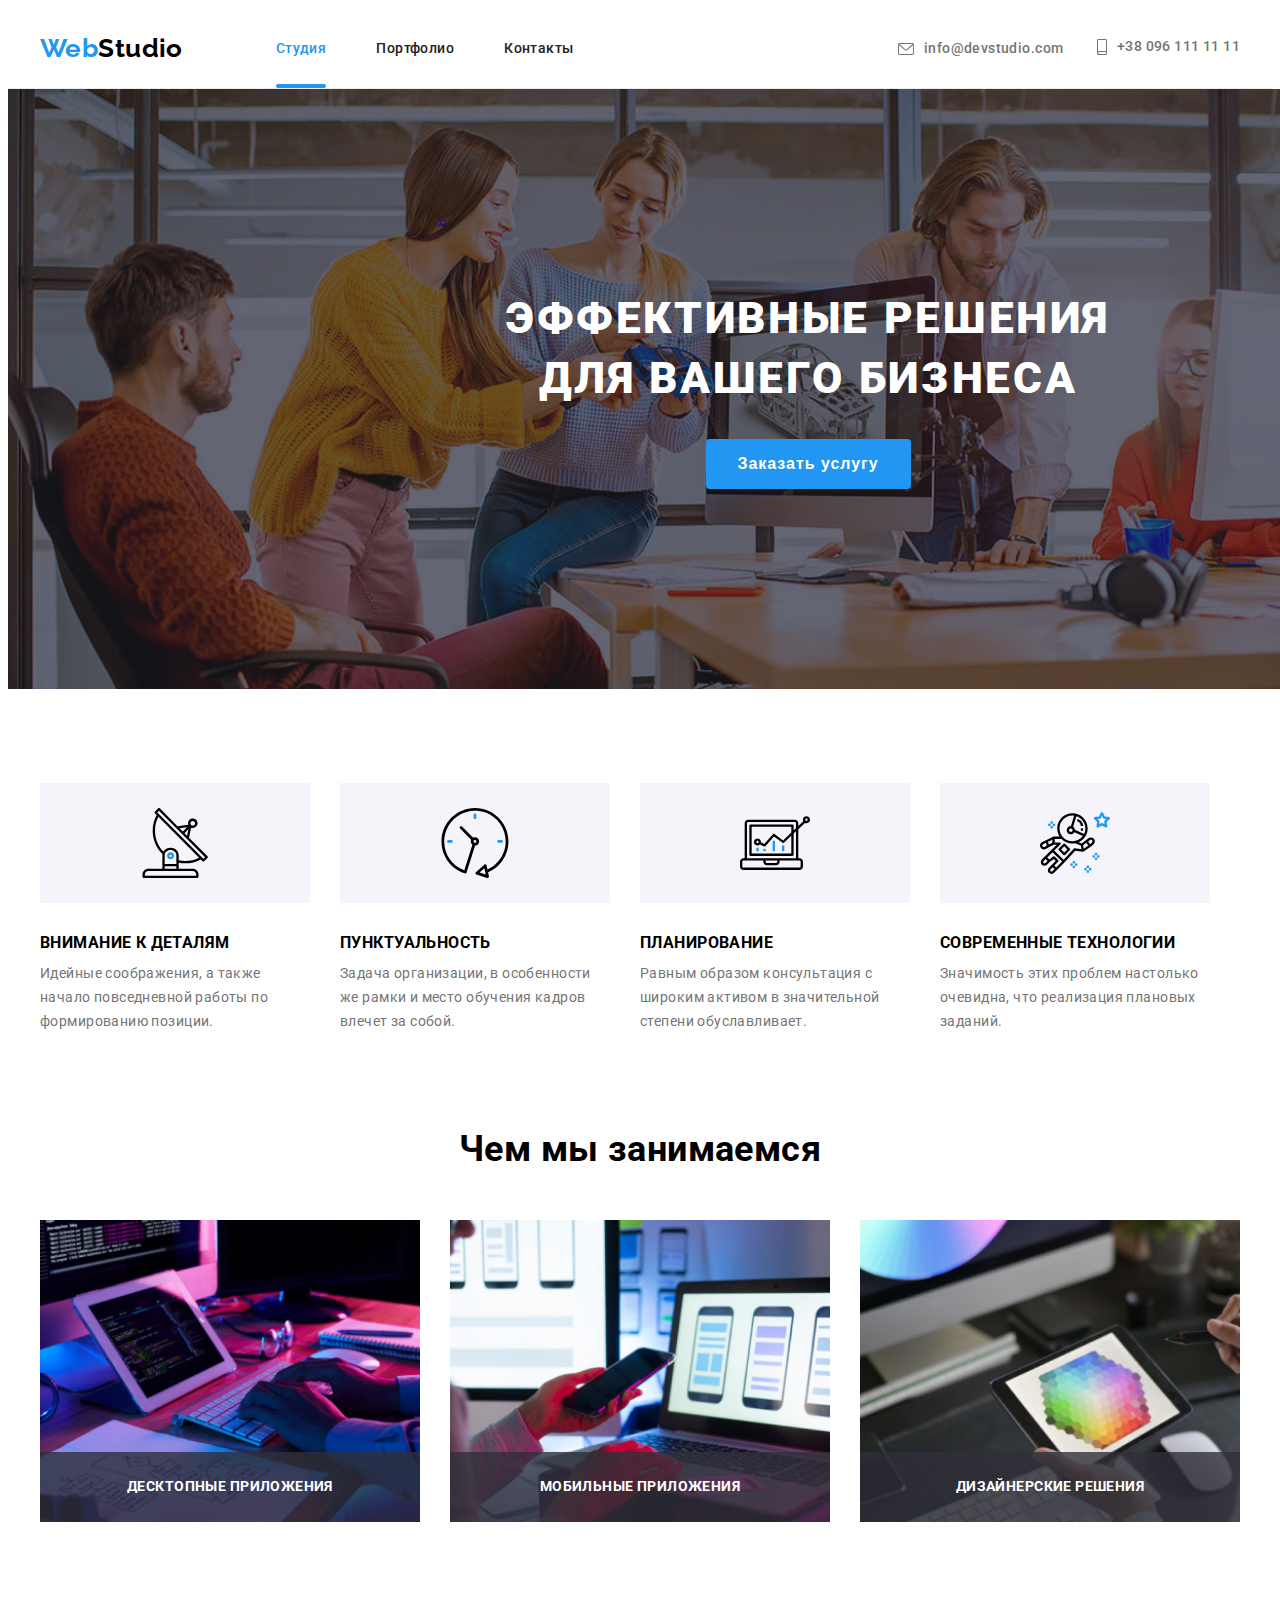
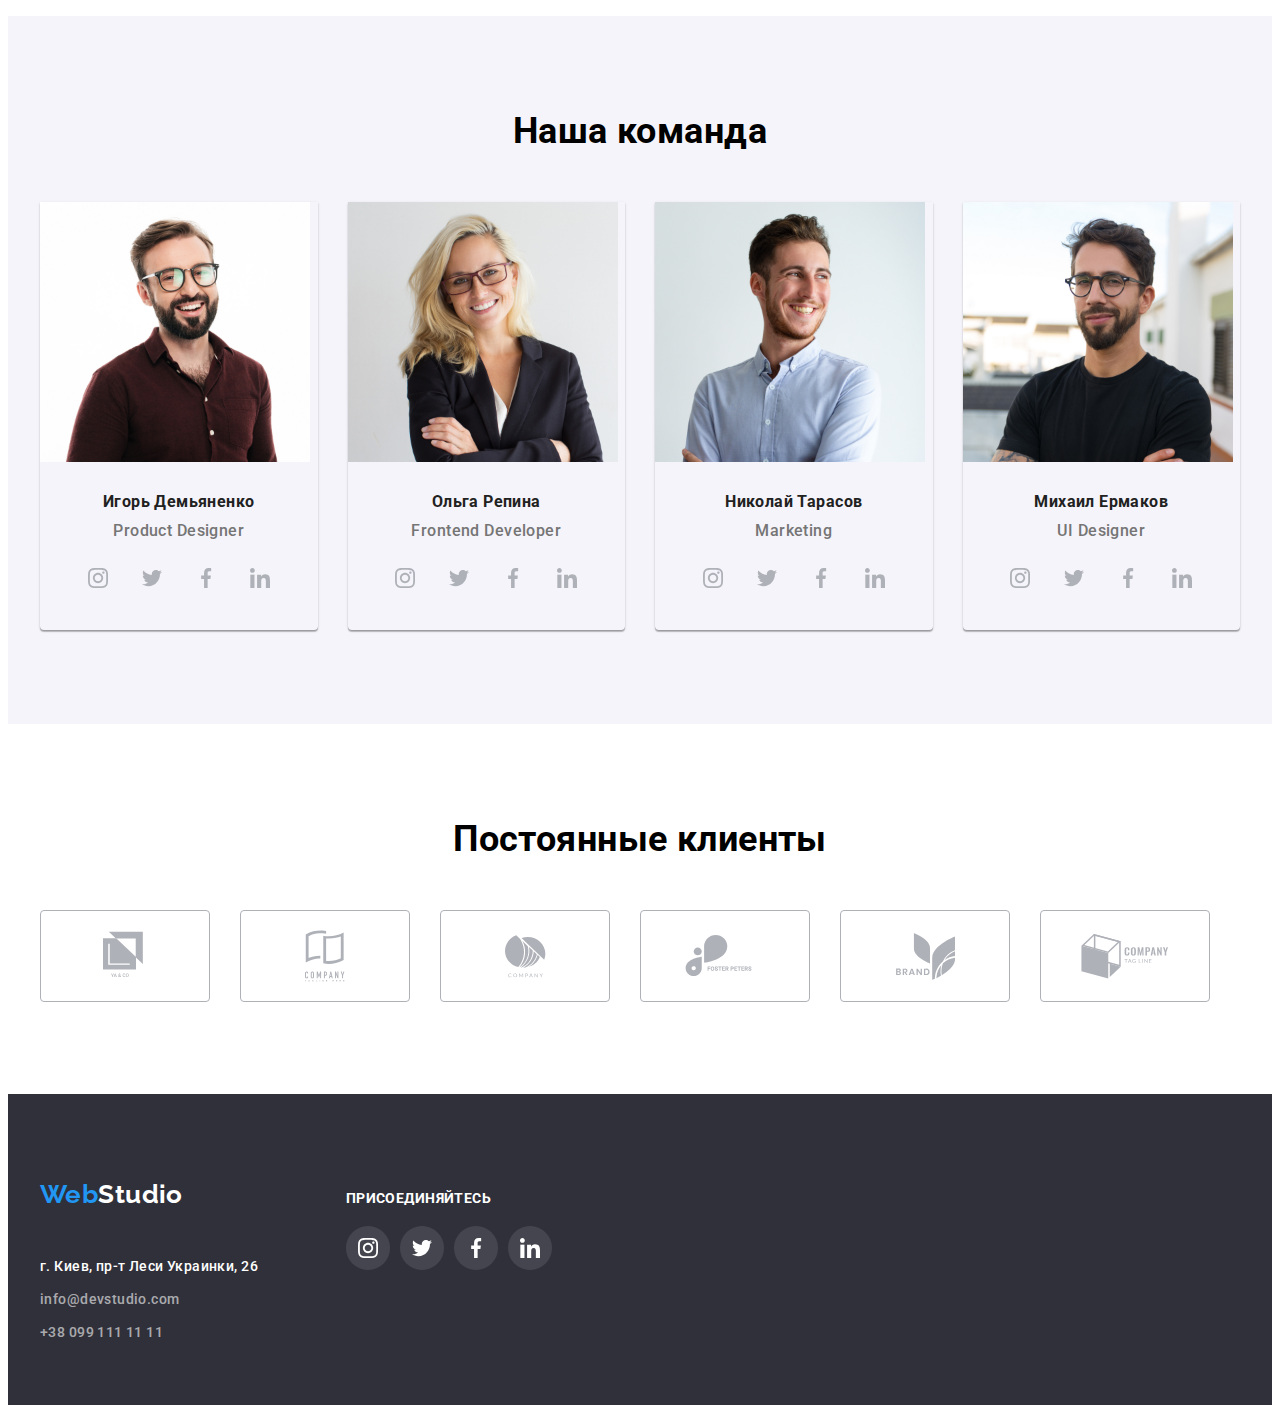
==== commit 5030cc55: "added hw5 beta" ====
--- a/index.html
+++ b/index.html
@@ -24,40 +24,36 @@
       <nav class="menu">
         <a class="logo link" href="./index.html" lang="en">Web<span class="logo-studio-header"
             lang="en">Studio</span></a>
-        <div class="nav-wrapper">
-          <ul class="nav-list list">
-            <li class="nav-item">
-              <a class="nav-link current link" href="./index.html">
-               <div class="nav-link-wrapper">Студия</div>
-              </a>
-            </li>
-            <li class="nav-item">
-              <a class="nav-link link" href="./portfolio.html">Портфолио</a>
-            </li>
-            <li class="nav-item">
-              <a class="nav-link link" href="https://www.devstudio.com/portfolio">Контакты</a>
-            </li>
-          </ul>
-        </div>
-        <div class="contact-wrapper">
-          <ul class="header-contacts list">
-            <li class="header-contacts-mail">
-              <a class="header-contact-link link" href="mailto:info@devstudio.com" lang="en">info@devstudio.com
-                <svg class="header-envelope">
-                  <use href="./images/sprite.svg#icon-envelope"></use>
-                </svg>
-              </a>
-            </li>
-            <li class="header-contacts-tel">
-              <a class="header-contact-link link" href="tel:+380961111111">+38 096 111 11 11
-                <svg class="header-tel">
-                  <use href="./images/sprite.svg#icon-smartphone"></use>
-                </svg>
-              </a>
-            </li>
-          </ul>
-        </div>
+        <ul class="nav-list list">
+          <li class="nav-item">
+            <a class="nav-link current link" href="./index.html">Студия</a>
+          </li>
+          <li class="nav-item">
+            <a class="nav-link link" href="./portfolio.html">Портфолио</a>
+          </li>
+          <li class="nav-item">
+            <a class="nav-link link" href="./index.html">Контакты</a>
+          </li>
+        </ul>
       </nav>
+      <ul class="header-contacts list">
+        <li class="header-contacts-mail">
+          <a class="header-contact-link link" href="mailto:info@devstudio.com" lang="en">
+            <svg class="header-envelope">
+              <use href="./images/sprite.svg#icon-envelope"></use>
+            </svg>
+            <p>info@devstudio.com</p>
+          </a>
+        </li>
+        <li class="header-contacts-tel">
+          <a class="header-contact-link link" href="tel:+380961111111">
+            <svg class="header-tel">
+              <use href="./images/sprite.svg#icon-smartphone"></use>
+            </svg>
+            <p>+38 096 111 11 11</p>
+          </a>
+        </li>
+      </ul>
     </div>
   </header>
   <main>
@@ -65,7 +61,7 @@
     <section class="hero">
       <div class="container">
         <h1 class="hero-title">Эффективные решения для вашего бизнеса</h1>
-        <button class="modal-btn" type="submit">Заказать услугу</button>
+        <button class="modal-btn" type="submit" data-modal-open>Заказать услугу</button>
       </div>
     </section>
     <!-- SPECIALTIES -->
@@ -121,15 +117,21 @@
         <ul class="skills-list list">
           <li class="skills-list-item">
             <img class="img" src="./images/what_we_do/what_we_do_1.jpg" alt="software developer working" lang="en">
-            <div class="skill-title">Десктопные приложения</div>
+            <div class="skill-title-wrapper">
+              <p class="skill-title">Десктопные приложения</p>
+            </div>
           </li>
           <li class="skills-list-item">
             <img class="img" src="./images/what_we_do/what_we_do_2.jpg" alt="women with a phone" lang="en">
-            <div class="skill-title">Мобильные приложения</div>
+            <div class="skill-title-wrapper">
+              <p class="skill-title">Мобильные приложения</p>
+            </div>
           </li>
           <li class="skills-list-item">
             <img class="img" src="./images/what_we_do/what_we_do_3.jpg" alt="women working on a tablet" lang="en">
-            <div class="skill-title">Дизайнерские решения</div>
+            <div class="skill-title-wrapper">
+              <p class="skill-title">Дизайнерские решения</p>
+            </div>
           </li>
         </ul>
       </div>
@@ -392,6 +394,16 @@
       </div>
     </div>
   </footer>
+  <div class="backdrop is-hidden" data-modal>
+    <div class="modal">
+      <button type="button" class="modal-close-btn" data-modal-close>
+        <svg class="modal-x">
+          <use href="./images/sprite.svg#icon-Vector"></use>
+        </svg>
+      </button>
+    </div>
+  </div>
+  <script src="./js/modal.js"></script>
 </body>
 
 </html>--- a/styles/styles.css
+++ b/styles/styles.css
@@ -92,6 +92,10 @@
   background: var(--background-color-main);
   border-radius: 4px;
   border: none;
+
+  transition: background-color 250ms cubic-bezier(0.4, 0, 0.2, 1),
+    color 250ms cubic-bezier(0.4, 0, 0.2, 1),
+    box-shadow 250ms cubic-bezier(0.4, 0, 0.2, 1);
 }
 
 .img {
@@ -101,6 +105,7 @@
 }
 
 .current.nav-link {
+  position: relative;
   display: flex;
   justify-items: center;
   align-items: center;
@@ -108,17 +113,13 @@
   color: var(--accent-color);
 }
 
-.nav-link-wrapper {
-  display: block;
-}
-
 .current.nav-link::after {
+  position: absolute;
   content: "";
-  display: block;
-  width: 48px;
+  bottom: 0;
+  width: 100%;
   height: 4px;
   border-radius: 2px;
-  margin-top: 28px;
   background-color: var(--accent-color);
 }
 
@@ -164,7 +165,8 @@
   border-radius: 50%;
   background-color: transparent;
 
-  transition: background-color 250ms cubic-bezier(0.4, 0, 0.2, 1);
+  transition: background-color 250ms cubic-bezier(0.4, 0, 0.2, 1),
+    fill 250ms cubic-bezier(0.4, 0, 0.2, 1);
 }
 
 .social-list-link:hover,
@@ -185,8 +187,6 @@
   fill: var(--social-logo);
   width: 20px;
   height: 20px;
-
-  transition: fill 250ms cubic-bezier(0.4, 0, 0.2, 1);
 }
 
 /* ================ END COMPONENTS ================*/
@@ -194,21 +194,28 @@
 /* ================ HEADER ================*/
 
 .header {
-  width: 1600px;
-  display: flex;
-  align-items: center;
-  flex-direction: row;
-  margin: 0 auto;
-  border: 1px solid #ececec;
+  display: flex;
+  align-items: center;
+  border-bottom: 1px solid #ececec;
+}
+
+.header .container {
+  display: flex;
+  align-items: center;
+  justify-items: center;
+  height: 80px;
 }
 
 .menu {
   display: flex;
+  justify-items: center;
   align-items: center;
 }
 
 .logo {
   display: inline-block;
+  padding-bottom: 25px;
+  padding-top: 25px;
   font-family: var(--secondary-font);
   font-weight: 700;
   font-size: 26px;
@@ -221,21 +228,12 @@
   color: var(--logo-text-main);
 }
 
-.nav-wrapper {
-  display: block;
-}
-
-.contact-wrapper {
-  display: block;
-  margin-left: auto;
-}
-
 .nav-list {
   display: flex;
 }
 
 .nav-item {
-  display: flex;
+  display: inline-block;
 }
 
 .nav-item:not(:last-child) {
@@ -244,7 +242,8 @@
 
 .nav-link {
   line-height: 1.17;
-  padding-top: 25px;
+  padding-top: 32px;
+  padding-bottom: 32px;
   color: var(--main-text-color);
 
   transition: color 250ms cubic-bezier(0.4, 0, 0.2, 1);
@@ -256,8 +255,8 @@
 }
 
 .header-contacts {
-  display: flex;
-  margin-left: 0 auto;
+  display: block;
+  margin-left: auto;
   align-items: center;
 }
 
@@ -275,10 +274,9 @@
 .header-contact-link {
   display: flex;
   align-items: center;
-  padding-top: 25px;
-  padding-bottom: 25px;
+  padding-top: 32px;
+  padding-bottom: 32px;
   color: var(--secondary-text-color);
-  flex-direction: row-reverse;
 
   transition: color 250ms cubic-bezier(0.4, 0, 0.2, 1),
     fill 250ms cubic-bezier(0.4, 0, 0.2, 1);
@@ -410,22 +408,25 @@
   margin-top: 30px;
 }
 
-.skill-title {
+.skill-title-wrapper {
   position: absolute;
+  display: flex;
+  justify-content: center;
+  align-items: center;
   left: 0;
   bottom: 0;
-  display: block;
-  padding-top: 27px;
-  padding-bottom: 27px;
   width: 100%;
   height: 70px;
   background-color: rgba(47, 48, 58, 0.8);
+}
+
+.skill-title {
+  display: block;
   color: var(--accent-text-color);
   font-weight: 700;
   text-align: center;
   text-transform: uppercase;
 }
-
 /* ================ END SKILLS ================*/
 
 /* ================ TEAM ================*/
@@ -693,3 +694,49 @@
   fill: var(--accent-text-color);
 }
 /* ================ END FOOTER ================*/
+
+.backdrop {
+  position: fixed;
+  top: 0;
+  left: 0;
+  width: 100vw;
+  height: 100vh;
+  background-color: rgba(0, 0, 0, 0.2);
+
+  transition: opacity 250ms cubic-bezier(0.4, 0, 0.2, 1),
+    visibility 250ms cubic-bezier(0.4, 0, 0.2, 1),
+    pointer-events 250ms cubic-bezier(0.4, 0, 0.2, 1);
+}
+
+.modal {
+  position: absolute;
+  top: 50%;
+  left: 50%;
+  transform: translate(-50%, -50%);
+  width: 528px;
+  height: 581px;
+  background-color: #ffffff;
+}
+
+.modal-close-btn {
+  position: absolute;
+  top: 8px;
+  right: 8px;
+  width: 30px;
+  height: 30px;
+  border-radius: 50%;
+  border: 1px solid rgba(0, 0, 0, 0.1);
+  background: transparent;
+  cursor: pointer;
+}
+
+.modal-x {
+  width: 11px;
+  height: 11px;
+}
+
+.is-hidden {
+  opacity: 0;
+  visibility: hidden;
+  pointer-events: none;
+}
